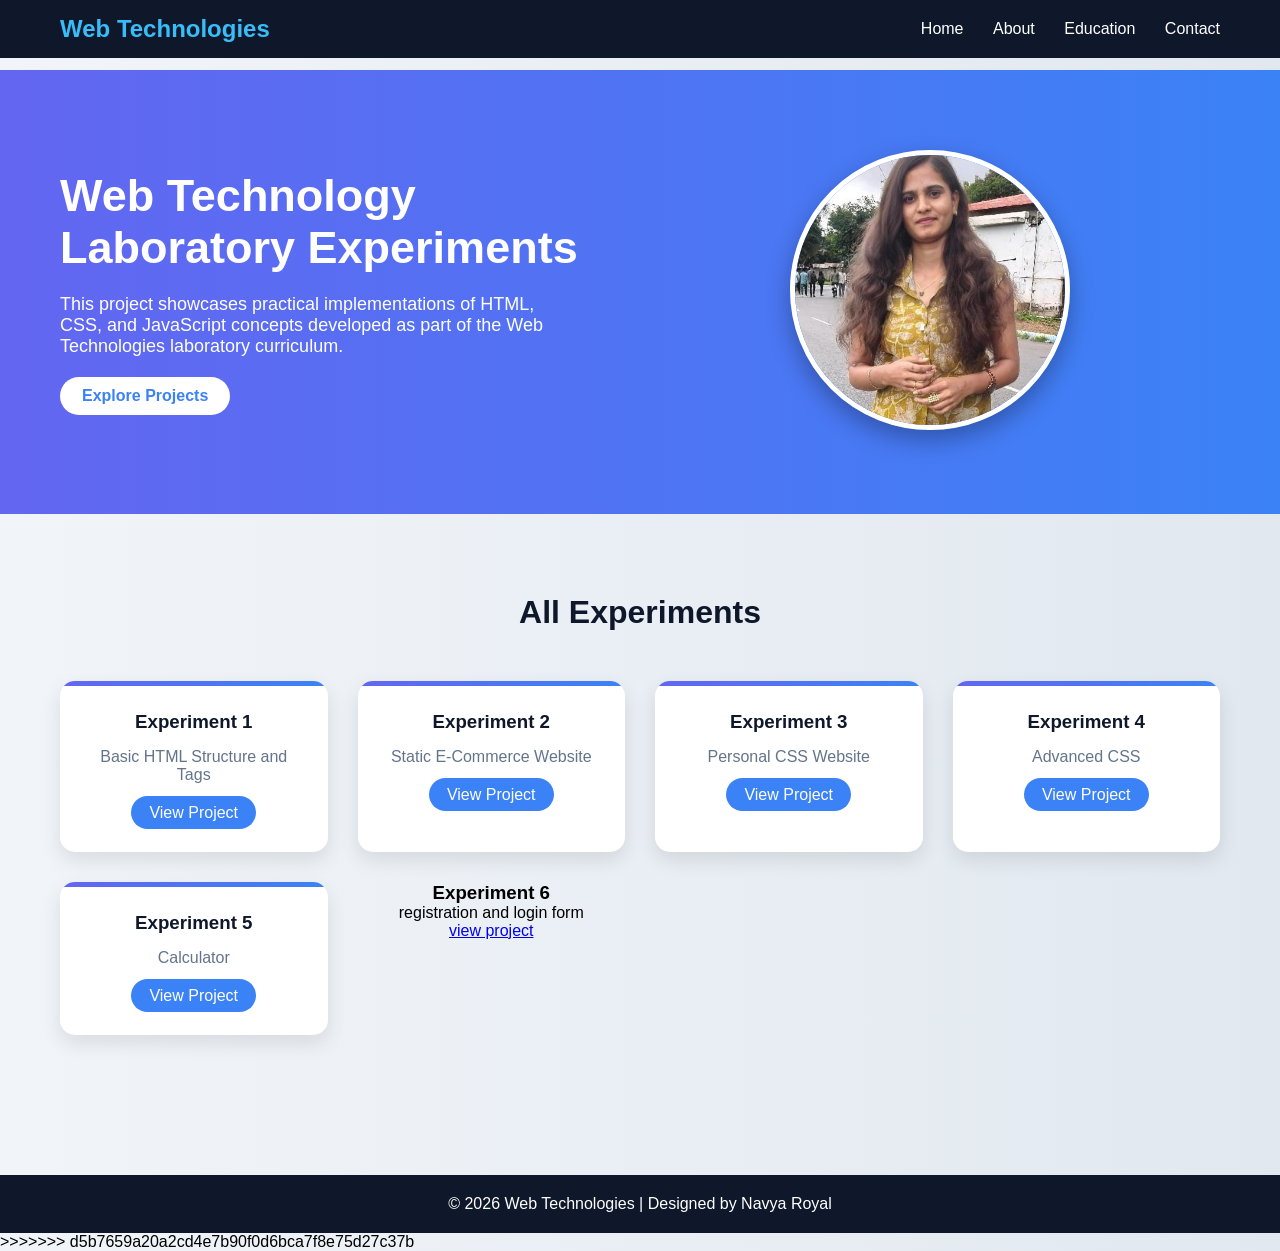
==== index.html @ f20230c7 "Initial commit" ====
<!DOCTYPE html>
<html lang="en">
<head>
<meta charset="UTF-8">
<meta name="viewport" content="width=device-width, initial-scale=1.0">
<title>Web Technology Experiments</title>

<style>
*{
    margin:0;
    padding:0;
    box-sizing:border-box;
    font-family:'Segoe UI',sans-serif;
}

body{
    background:linear-gradient(to right,#f1f5f9,#e2e8f0);
}

/* NAVBAR */
.navbar{
    position:fixed;
    top:0;
    width:100%;
    background:#0f172a;
    color:white;
    display:flex;
    justify-content:space-between;
    align-items:center;
    padding:15px 60px;
    z-index:1000;
}

.navbar h2{
    color:#38bdf8;
}

.nav-links a{
    color:white;
    text-decoration:none;
    margin-left:25px;
    transition:0.3s;
}

.nav-links a:hover{
    color:#38bdf8;
}

/* HERO SECTION */
.hero{
    margin-top:70px;
    padding:80px 60px;
    background:linear-gradient(to right,#6366f1,#3b82f6);
    color:white;
}

.hero-content{
    display:flex;
    align-items:center;
    justify-content:space-between;
    flex-wrap:wrap;
}

.hero-text{
    flex:1;
}

.hero-text h1{
    font-size:45px;
}

.hero-text p{
    margin:20px 0;
    font-size:18px;
    max-width:500px;
}

.hero-btn{
    display:inline-block;
    padding:10px 22px;
    background:white;
    color:#3b82f6;
    text-decoration:none;
    border-radius:25px;
    font-weight:bold;
    transition:0.3s;
}

.hero-btn:hover{
    background:#e0f2fe;
}

.hero-image{
    flex:1;
    text-align:center;
}

.hero-image img{
    width:280px;
    height:280px;
    object-fit:cover;
    border-radius:50%;
    border:5px solid white;
    box-shadow:0 10px 25px rgba(0,0,0,0.3);
    transition:0.4s;
}

.hero-image img:hover{
    transform:scale(1.05);
}

/* CONTAINER */
.container{
    padding:80px 60px;
    text-align:center;
}

.container h2{
    font-size:32px;
    margin-bottom:50px;
    color:#0f172a;
}

/* CARD GRID */
.card-grid{
    display:grid;
    grid-template-columns:repeat(auto-fit,minmax(250px,1fr));
    gap:30px;
}

.card{
    background:white;
    padding:30px;
    border-radius:15px;
    box-shadow:0 8px 20px rgba(0,0,0,0.1);
    transition:0.4s;
    position:relative;
    overflow:hidden;
}

.card:hover{
    transform:translateY(-10px);
    box-shadow:0 12px 30px rgba(0,0,0,0.2);
}

.card::before{
    content:'';
    position:absolute;
    width:100%;
    height:5px;
    top:0;
    left:0;
    background:linear-gradient(to right,#6366f1,#3b82f6);
}

.card h3{
    margin-bottom:15px;
    color:#0f172a;
}

.card p{
    margin-bottom:20px;
    color:#64748b;
}

.card a{
    text-decoration:none;
    background:#3b82f6;
    color:white;
    padding:8px 18px;
    border-radius:20px;
    transition:0.3s;
}

.card a:hover{
    background:#1e40af;
}

/* FOOTER */
footer{
    background:#0f172a;
    color:white;
    text-align:center;
    padding:20px;
    margin-top:60px;
}

/* RESPONSIVE */
@media(max-width:768px){
    .hero-content{
        flex-direction:column;
        text-align:center;
    }

    .hero-text{
        margin-bottom:30px;
    }
}

.menu-toggle{
    display:none;
    font-size:26px;
    cursor:pointer;
}

/* MOBILE RESPONSIVE NAVBAR */
@media(max-width:768px){

    .navbar{
        padding:15px 20px;
    }

    .menu-toggle{
        display:block;
        color:white;
    }

    .nav-links{
        position:absolute;
        top:60px;
        right:0;
        background:#0f172a;
        width:100%;
        display:none;
        flex-direction:column;
        text-align:center;
        padding:20px 0;
    }

    .nav-links a{
        display:block;
        margin:15px 0;
    }

    .nav-links.active{
        display:flex;
    }
}

</style>
</head>

<script>
function toggleMenu(){
    document.getElementById("navLinks").classList.toggle("active");
}
</script>


<body>

<!-- NAVBAR -->
<!-- NAVBAR -->
<div class="navbar">
    <h2>Web Technologies</h2>

    <div class="menu-toggle" onclick="toggleMenu()">☰</div>

    <div class="nav-links" id="navLinks">
        <a href="index.html">Home</a>
        <a href="exp1.html">About</a>
        <a href="">Education</a>
        <a href="">Contact</a>
    </div>
</div>


<!-- HERO SECTION -->
<section class="hero">
    <div class="hero-content">

        <div class="hero-text">
            <h1>Web Technology Laboratory Experiments</h1>
            <p>This project showcases practical implementations of HTML, CSS, and JavaScript concepts developed as part of the Web Technologies laboratory curriculum.</p>
            <a href="#experiments" class="hero-btn">Explore Projects</a>
        </div>

        <div class="hero-image">
            <!-- Replace with your image -->
            <img src="img/Navya.jpeg" alt="My Photo">
        </div>

    </div>
</section>

<!-- EXPERIMENTS SECTION -->
<div class="container" id="experiments">
    <h2>All Experiments</h2>

    <div class="card-grid">

        <div class="card">
            <h3>Experiment 1</h3>
            <p>Basic HTML Structure and Tags</p>
            <a href="exp1.html">View Project</a>
        </div>

        <div class="card">
            <h3>Experiment 2</h3>
            <p>Static E-Commerce Website</p>
            <a href="exp2.html">View Project</a>
        </div>

        <div class="card">
            <h3>Experiment 3</h3>
            <p>Personal CSS Website</p>
            <a href="exp3.html">View Project</a>
        </div>

        <div class="card">
            <h3>Experiment 4</h3>
            <p>Advanced CSS </p>
            <a href="exp4.html">View Project</a>
        </div>
          <div class="card">
            <h3>Experiment 5</h3>
            <p>Calculator </p>
            <a href="javascript/exp5.html">View Project</a>
        </div>
        <div class="card>">
            <h3>Experiment 6</h3>
            <p> registration and login form</p>
            <a href="index.html exp6.html">view project</a>
        </div>
        
        

    </div>
</div>

<!-- FOOTER -->
<footer>
    © 2026 Web Technologies | Designed by Navya Royal
</footer>

</body>
</html>
>>>>>>> d5b7659a20a2cd4e7b90f0d6bca7f8e75d27c37b
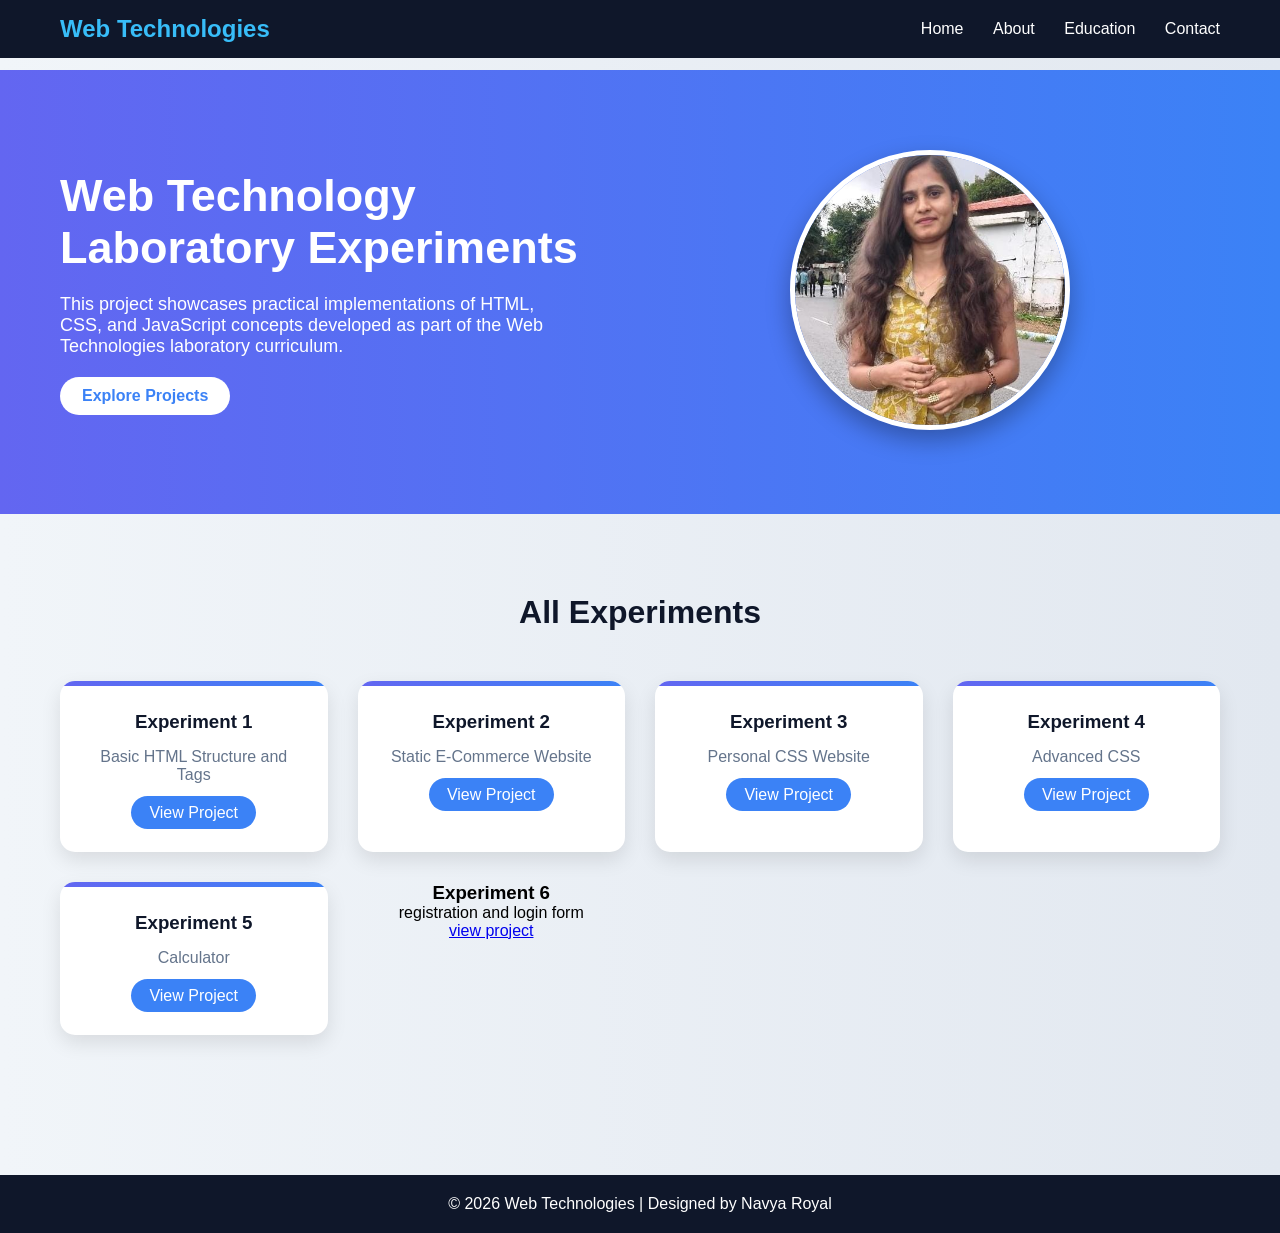
==== commit 01c853bf: "updated index.html" ====
--- a/index.html
+++ b/index.html
@@ -321,7 +321,7 @@
         <div class="card>">
             <h3>Experiment 6</h3>
             <p> registration and login form</p>
-            <a href="index.html exp6.html">view project</a>
+            <a href="exp6.html">view project</a>
         </div>
         
         
@@ -336,4 +336,4 @@
 
 </body>
 </html>
->>>>>>> d5b7659a20a2cd4e7b90f0d6bca7f8e75d27c37b
+
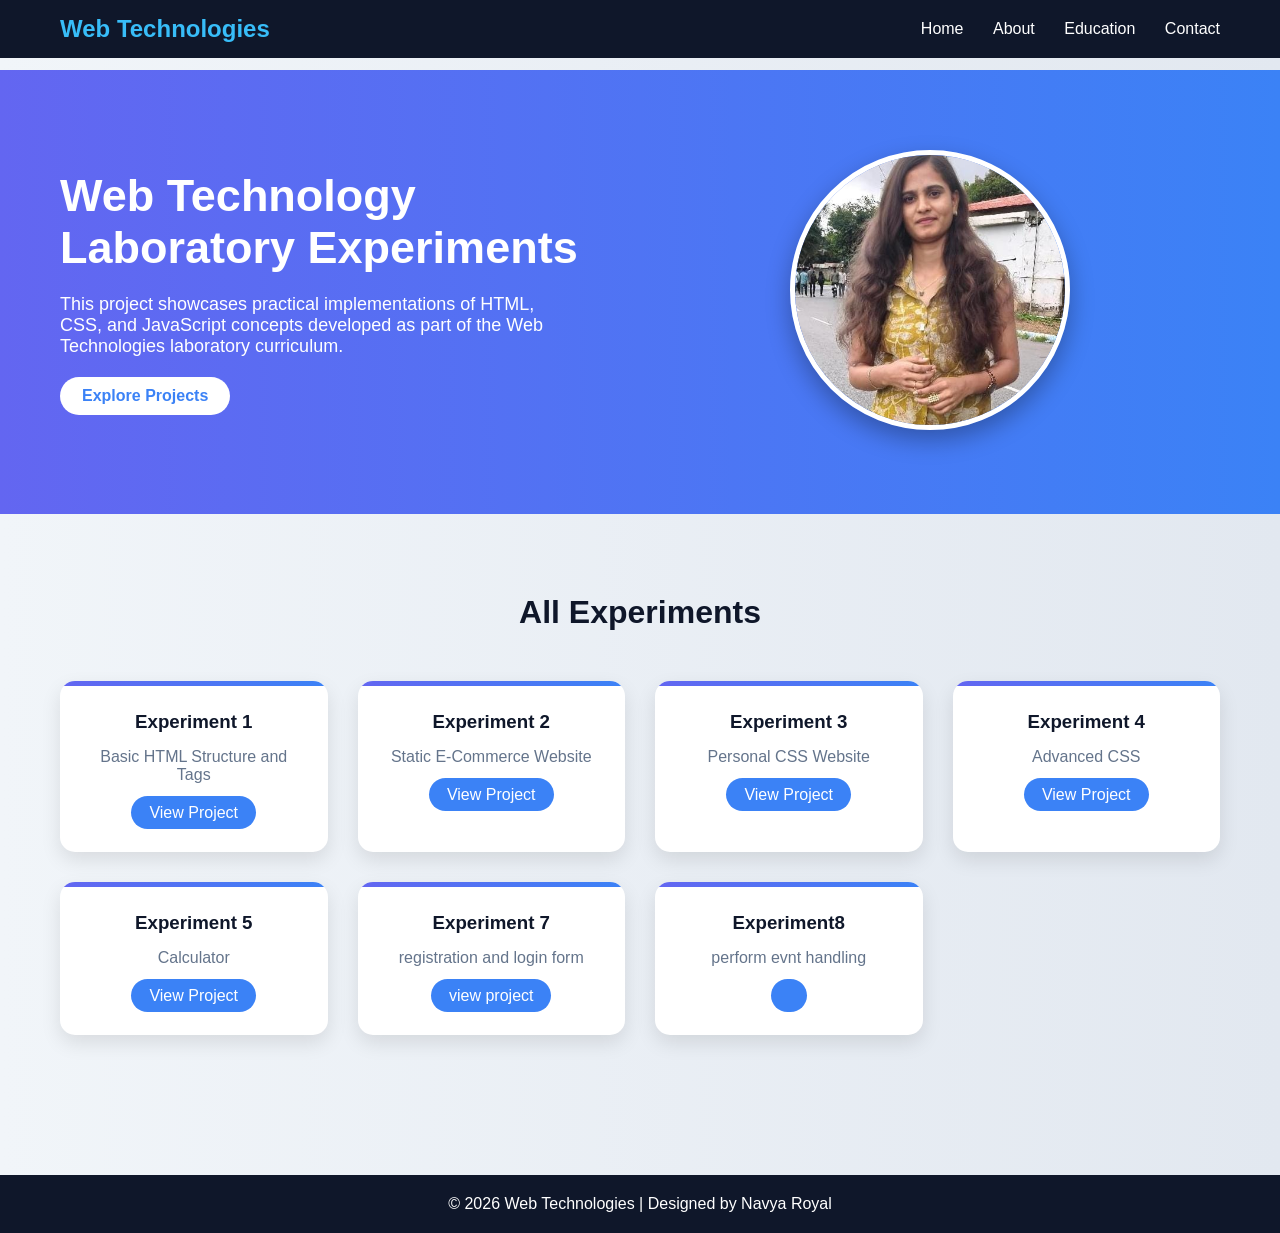
==== commit 4f169f63: "initial commit" ====
--- a/index.html
+++ b/index.html
@@ -1,339 +1,344 @@
-
-<!DOCTYPE html>
-<html lang="en">
-<head>
-<meta charset="UTF-8">
-<meta name="viewport" content="width=device-width, initial-scale=1.0">
-<title>Web Technology Experiments</title>
-
-<style>
-*{
-    margin:0;
-    padding:0;
-    box-sizing:border-box;
-    font-family:'Segoe UI',sans-serif;
-}
-
-body{
-    background:linear-gradient(to right,#f1f5f9,#e2e8f0);
-}
-
-/* NAVBAR */
-.navbar{
-    position:fixed;
-    top:0;
-    width:100%;
-    background:#0f172a;
-    color:white;
-    display:flex;
-    justify-content:space-between;
-    align-items:center;
-    padding:15px 60px;
-    z-index:1000;
-}
-
-.navbar h2{
-    color:#38bdf8;
-}
-
-.nav-links a{
-    color:white;
-    text-decoration:none;
-    margin-left:25px;
-    transition:0.3s;
-}
-
-.nav-links a:hover{
-    color:#38bdf8;
-}
-
-/* HERO SECTION */
-.hero{
-    margin-top:70px;
-    padding:80px 60px;
-    background:linear-gradient(to right,#6366f1,#3b82f6);
-    color:white;
-}
-
-.hero-content{
-    display:flex;
-    align-items:center;
-    justify-content:space-between;
-    flex-wrap:wrap;
-}
-
-.hero-text{
-    flex:1;
-}
-
-.hero-text h1{
-    font-size:45px;
-}
-
-.hero-text p{
-    margin:20px 0;
-    font-size:18px;
-    max-width:500px;
-}
-
-.hero-btn{
-    display:inline-block;
-    padding:10px 22px;
-    background:white;
-    color:#3b82f6;
-    text-decoration:none;
-    border-radius:25px;
-    font-weight:bold;
-    transition:0.3s;
-}
-
-.hero-btn:hover{
-    background:#e0f2fe;
-}
-
-.hero-image{
-    flex:1;
-    text-align:center;
-}
-
-.hero-image img{
-    width:280px;
-    height:280px;
-    object-fit:cover;
-    border-radius:50%;
-    border:5px solid white;
-    box-shadow:0 10px 25px rgba(0,0,0,0.3);
-    transition:0.4s;
-}
-
-.hero-image img:hover{
-    transform:scale(1.05);
-}
-
-/* CONTAINER */
-.container{
-    padding:80px 60px;
-    text-align:center;
-}
-
-.container h2{
-    font-size:32px;
-    margin-bottom:50px;
-    color:#0f172a;
-}
-
-/* CARD GRID */
-.card-grid{
-    display:grid;
-    grid-template-columns:repeat(auto-fit,minmax(250px,1fr));
-    gap:30px;
-}
-
-.card{
-    background:white;
-    padding:30px;
-    border-radius:15px;
-    box-shadow:0 8px 20px rgba(0,0,0,0.1);
-    transition:0.4s;
-    position:relative;
-    overflow:hidden;
-}
-
-.card:hover{
-    transform:translateY(-10px);
-    box-shadow:0 12px 30px rgba(0,0,0,0.2);
-}
-
-.card::before{
-    content:'';
-    position:absolute;
-    width:100%;
-    height:5px;
-    top:0;
-    left:0;
-    background:linear-gradient(to right,#6366f1,#3b82f6);
-}
-
-.card h3{
-    margin-bottom:15px;
-    color:#0f172a;
-}
-
-.card p{
-    margin-bottom:20px;
-    color:#64748b;
-}
-
-.card a{
-    text-decoration:none;
-    background:#3b82f6;
-    color:white;
-    padding:8px 18px;
-    border-radius:20px;
-    transition:0.3s;
-}
-
-.card a:hover{
-    background:#1e40af;
-}
-
-/* FOOTER */
-footer{
-    background:#0f172a;
-    color:white;
-    text-align:center;
-    padding:20px;
-    margin-top:60px;
-}
-
-/* RESPONSIVE */
-@media(max-width:768px){
-    .hero-content{
-        flex-direction:column;
-        text-align:center;
-    }
-
-    .hero-text{
-        margin-bottom:30px;
-    }
-}
-
-.menu-toggle{
-    display:none;
-    font-size:26px;
-    cursor:pointer;
-}
-
-/* MOBILE RESPONSIVE NAVBAR */
-@media(max-width:768px){
-
-    .navbar{
-        padding:15px 20px;
-    }
-
-    .menu-toggle{
-        display:block;
-        color:white;
-    }
-
-    .nav-links{
-        position:absolute;
-        top:60px;
-        right:0;
-        background:#0f172a;
-        width:100%;
-        display:none;
-        flex-direction:column;
-        text-align:center;
-        padding:20px 0;
-    }
-
-    .nav-links a{
-        display:block;
-        margin:15px 0;
-    }
-
-    .nav-links.active{
-        display:flex;
-    }
-}
-
-</style>
-</head>
-
-<script>
-function toggleMenu(){
-    document.getElementById("navLinks").classList.toggle("active");
-}
-</script>
-
-
-<body>
-
-<!-- NAVBAR -->
-<!-- NAVBAR -->
-<div class="navbar">
-    <h2>Web Technologies</h2>
-
-    <div class="menu-toggle" onclick="toggleMenu()">☰</div>
-
-    <div class="nav-links" id="navLinks">
-        <a href="index.html">Home</a>
-        <a href="exp1.html">About</a>
-        <a href="">Education</a>
-        <a href="">Contact</a>
-    </div>
-</div>
-
-
-<!-- HERO SECTION -->
-<section class="hero">
-    <div class="hero-content">
-
-        <div class="hero-text">
-            <h1>Web Technology Laboratory Experiments</h1>
-            <p>This project showcases practical implementations of HTML, CSS, and JavaScript concepts developed as part of the Web Technologies laboratory curriculum.</p>
-            <a href="#experiments" class="hero-btn">Explore Projects</a>
-        </div>
-
-        <div class="hero-image">
-            <!-- Replace with your image -->
-            <img src="img/Navya.jpeg" alt="My Photo">
-        </div>
-
-    </div>
-</section>
-
-<!-- EXPERIMENTS SECTION -->
-<div class="container" id="experiments">
-    <h2>All Experiments</h2>
-
-    <div class="card-grid">
-
-        <div class="card">
-            <h3>Experiment 1</h3>
-            <p>Basic HTML Structure and Tags</p>
-            <a href="exp1.html">View Project</a>
-        </div>
-
-        <div class="card">
-            <h3>Experiment 2</h3>
-            <p>Static E-Commerce Website</p>
-            <a href="exp2.html">View Project</a>
-        </div>
-
-        <div class="card">
-            <h3>Experiment 3</h3>
-            <p>Personal CSS Website</p>
-            <a href="exp3.html">View Project</a>
-        </div>
-
-        <div class="card">
-            <h3>Experiment 4</h3>
-            <p>Advanced CSS </p>
-            <a href="exp4.html">View Project</a>
-        </div>
-          <div class="card">
-            <h3>Experiment 5</h3>
-            <p>Calculator </p>
-            <a href="javascript/exp5.html">View Project</a>
-        </div>
-        <div class="card>">
-            <h3>Experiment 6</h3>
-            <p> registration and login form</p>
-            <a href="exp6.html">view project</a>
-        </div>
-        
-        
-
-    </div>
-</div>
-
-<!-- FOOTER -->
-<footer>
-    © 2026 Web Technologies | Designed by Navya Royal
-</footer>
-
-</body>
-</html>
-
+
+<!DOCTYPE html>
+<html lang="en">
+<head>
+<meta charset="UTF-8">
+<meta name="viewport" content="width=device-width, initial-scale=1.0">
+<title>Web Technology Experiments</title>
+
+<style>
+*{
+    margin:0;
+    padding:0;
+    box-sizing:border-box;
+    font-family:'Segoe UI',sans-serif;
+}
+
+body{
+    background:linear-gradient(to right,#f1f5f9,#e2e8f0);
+}
+
+/* NAVBAR */
+.navbar{
+    position:fixed;
+    top:0;
+    width:100%;
+    background:#0f172a;
+    color:white;
+    display:flex;
+    justify-content:space-between;
+    align-items:center;
+    padding:15px 60px;
+    z-index:1000;
+}
+
+.navbar h2{
+    color:#38bdf8;
+}
+
+.nav-links a{
+    color:white;
+    text-decoration:none;
+    margin-left:25px;
+    transition:0.3s;
+}
+
+.nav-links a:hover{
+    color:#38bdf8;
+}
+
+/* HERO SECTION */
+.hero{
+    margin-top:70px;
+    padding:80px 60px;
+    background:linear-gradient(to right,#6366f1,#3b82f6);
+    color:white;
+}
+
+.hero-content{
+    display:flex;
+    align-items:center;
+    justify-content:space-between;
+    flex-wrap:wrap;
+}
+
+.hero-text{
+    flex:1;
+}
+
+.hero-text h1{
+    font-size:45px;
+}
+
+.hero-text p{
+    margin:20px 0;
+    font-size:18px;
+    max-width:500px;
+}
+
+.hero-btn{
+    display:inline-block;
+    padding:10px 22px;
+    background:white;
+    color:#3b82f6;
+    text-decoration:none;
+    border-radius:25px;
+    font-weight:bold;
+    transition:0.3s;
+}
+
+.hero-btn:hover{
+    background:#e0f2fe;
+}
+
+.hero-image{
+    flex:1;
+    text-align:center;
+}
+
+.hero-image img{
+    width:280px;
+    height:280px;
+    object-fit:cover;
+    border-radius:50%;
+    border:5px solid white;
+    box-shadow:0 10px 25px rgba(0,0,0,0.3);
+    transition:0.4s;
+}
+
+.hero-image img:hover{
+    transform:scale(1.05);
+}
+
+/* CONTAINER */
+.container{
+    padding:80px 60px;
+    text-align:center;
+}
+
+.container h2{
+    font-size:32px;
+    margin-bottom:50px;
+    color:#0f172a;
+}
+
+/* CARD GRID */
+.card-grid{
+    display:grid;
+    grid-template-columns:repeat(auto-fit,minmax(250px,1fr));
+    gap:30px;
+}
+
+.card{
+    background:white;
+    padding:30px;
+    border-radius:15px;
+    box-shadow:0 8px 20px rgba(0,0,0,0.1);
+    transition:0.4s;
+    position:relative;
+    overflow:hidden;
+}
+
+.card:hover{
+    transform:translateY(-10px);
+    box-shadow:0 12px 30px rgba(0,0,0,0.2);
+}
+
+.card::before{
+    content:'';
+    position:absolute;
+    width:100%;
+    height:5px;
+    top:0;
+    left:0;
+    background:linear-gradient(to right,#6366f1,#3b82f6);
+}
+
+.card h3{
+    margin-bottom:15px;
+    color:#0f172a;
+}
+
+.card p{
+    margin-bottom:20px;
+    color:#64748b;
+}
+
+.card a{
+    text-decoration:none;
+    background:#3b82f6;
+    color:white;
+    padding:8px 18px;
+    border-radius:20px;
+    transition:0.3s;
+}
+
+.card a:hover{
+    background:#1e40af;
+}
+
+/* FOOTER */
+footer{
+    background:#0f172a;
+    color:white;
+    text-align:center;
+    padding:20px;
+    margin-top:60px;
+}
+
+/* RESPONSIVE */
+@media(max-width:768px){
+    .hero-content{
+        flex-direction:column;
+        text-align:center;
+    }
+
+    .hero-text{
+        margin-bottom:30px;
+    }
+}
+
+.menu-toggle{
+    display:none;
+    font-size:26px;
+    cursor:pointer;
+}
+
+/* MOBILE RESPONSIVE NAVBAR */
+@media(max-width:768px){
+
+    .navbar{
+        padding:15px 20px;
+    }
+
+    .menu-toggle{
+        display:block;
+        color:white;
+    }
+
+    .nav-links{
+        position:absolute;
+        top:60px;
+        right:0;
+        background:#0f172a;
+        width:100%;
+        display:none;
+        flex-direction:column;
+        text-align:center;
+        padding:20px 0;
+    }
+
+    .nav-links a{
+        display:block;
+        margin:15px 0;
+    }
+
+    .nav-links.active{
+        display:flex;
+    }
+}
+
+</style>
+</head>
+
+<script>
+function toggleMenu(){
+    document.getElementById("navLinks").classList.toggle("active");
+}
+</script>
+
+
+<body>
+
+<!-- NAVBAR -->
+<!-- NAVBAR -->
+<div class="navbar">
+    <h2>Web Technologies</h2>
+
+    <div class="menu-toggle" onclick="toggleMenu()">☰</div>
+
+    <div class="nav-links" id="navLinks">
+        <a href="index.html">Home</a>
+        <a href="exp1.html">About</a>
+        <a href="">Education</a>
+        <a href="">Contact</a>
+    </div>
+</div>
+
+
+<!-- HERO SECTION -->
+<section class="hero">
+    <div class="hero-content">
+
+        <div class="hero-text">
+            <h1>Web Technology Laboratory Experiments</h1>
+            <p>This project showcases practical implementations of HTML, CSS, and JavaScript concepts developed as part of the Web Technologies laboratory curriculum.</p>
+            <a href="#experiments" class="hero-btn">Explore Projects</a>
+        </div>
+
+        <div class="hero-image">
+            <!-- Replace with your image -->
+            <img src="img/Navya.jpeg" alt="My Photo">
+        </div>
+
+    </div>
+</section>
+
+<!-- EXPERIMENTS SECTION -->
+<div class="container" id="experiments">
+    <h2>All Experiments</h2>
+
+    <div class="card-grid">
+
+        <div class="card">
+            <h3>Experiment 1</h3>
+            <p>Basic HTML Structure and Tags</p>
+            <a href="exp1.html">View Project</a>
+        </div>
+
+        <div class="card">
+            <h3>Experiment 2</h3>
+            <p>Static E-Commerce Website</p>
+            <a href="exp2.html">View Project</a>
+        </div>
+
+        <div class="card">
+            <h3>Experiment 3</h3>
+            <p>Personal CSS Website</p>
+            <a href="exp3.html">View Project</a>
+        </div>
+
+        <div class="card">
+            <h3>Experiment 4</h3>
+            <p>Advanced CSS </p>
+            <a href="exp4.html">View Project</a>
+        </div>
+          <div class="card">
+            <h3>Experiment 5</h3>
+            <p>Calculator </p>
+            <a href="javascript/exp5.html">View Project</a>
+        </div>
+        <div class="card">
+            <h3>Experiment 7</h3>
+            <p> registration and login form</p>
+            <a href="exp7.html">view project</a>
+        </div>
+        <div class="card">
+            <h3>Experiment8</h3>
+            <p>perform evnt handling</p>
+            <a href="exp8.html"></a>
+        </div>
+        
+        
+
+    </div>
+</div>
+
+<!-- FOOTER -->
+<footer>
+    © 2026 Web Technologies | Designed by Navya Royal
+</footer>
+
+</body>
+</html>
+
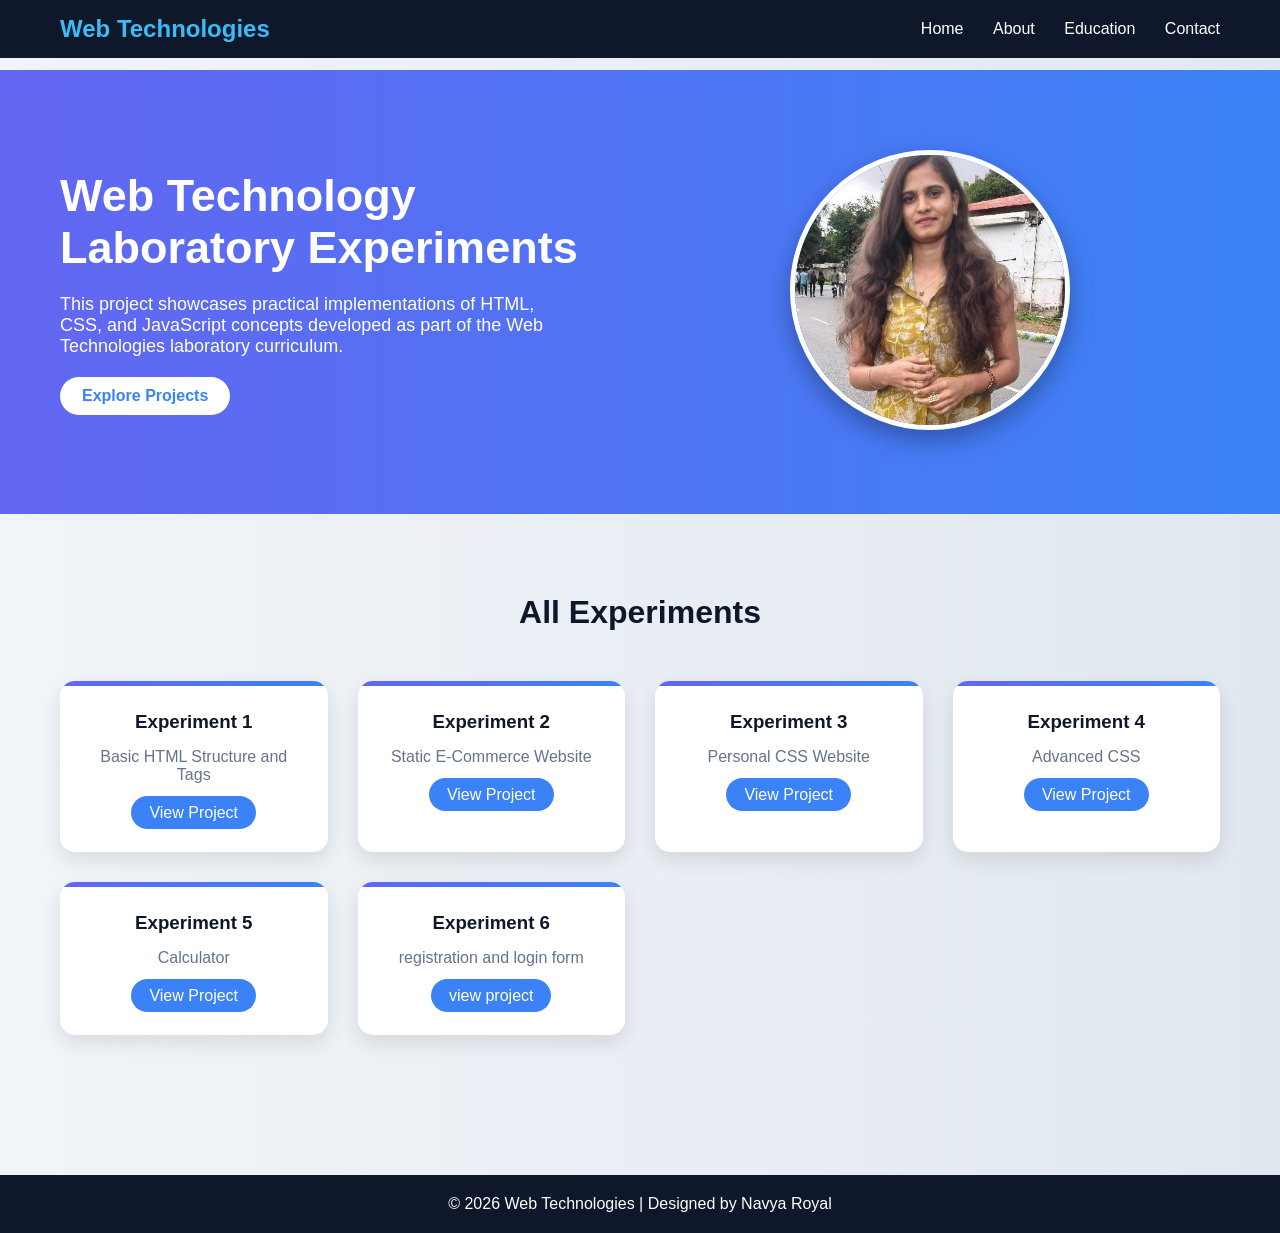
==== commit 6dd18761: "updated code" ====
--- a/index.html
+++ b/index.html
@@ -1,344 +1,339 @@
-
-<!DOCTYPE html>
-<html lang="en">
-<head>
-<meta charset="UTF-8">
-<meta name="viewport" content="width=device-width, initial-scale=1.0">
-<title>Web Technology Experiments</title>
-
-<style>
-*{
-    margin:0;
-    padding:0;
-    box-sizing:border-box;
-    font-family:'Segoe UI',sans-serif;
-}
-
-body{
-    background:linear-gradient(to right,#f1f5f9,#e2e8f0);
-}
-
-/* NAVBAR */
-.navbar{
-    position:fixed;
-    top:0;
-    width:100%;
-    background:#0f172a;
-    color:white;
-    display:flex;
-    justify-content:space-between;
-    align-items:center;
-    padding:15px 60px;
-    z-index:1000;
-}
-
-.navbar h2{
-    color:#38bdf8;
-}
-
-.nav-links a{
-    color:white;
-    text-decoration:none;
-    margin-left:25px;
-    transition:0.3s;
-}
-
-.nav-links a:hover{
-    color:#38bdf8;
-}
-
-/* HERO SECTION */
-.hero{
-    margin-top:70px;
-    padding:80px 60px;
-    background:linear-gradient(to right,#6366f1,#3b82f6);
-    color:white;
-}
-
-.hero-content{
-    display:flex;
-    align-items:center;
-    justify-content:space-between;
-    flex-wrap:wrap;
-}
-
-.hero-text{
-    flex:1;
-}
-
-.hero-text h1{
-    font-size:45px;
-}
-
-.hero-text p{
-    margin:20px 0;
-    font-size:18px;
-    max-width:500px;
-}
-
-.hero-btn{
-    display:inline-block;
-    padding:10px 22px;
-    background:white;
-    color:#3b82f6;
-    text-decoration:none;
-    border-radius:25px;
-    font-weight:bold;
-    transition:0.3s;
-}
-
-.hero-btn:hover{
-    background:#e0f2fe;
-}
-
-.hero-image{
-    flex:1;
-    text-align:center;
-}
-
-.hero-image img{
-    width:280px;
-    height:280px;
-    object-fit:cover;
-    border-radius:50%;
-    border:5px solid white;
-    box-shadow:0 10px 25px rgba(0,0,0,0.3);
-    transition:0.4s;
-}
-
-.hero-image img:hover{
-    transform:scale(1.05);
-}
-
-/* CONTAINER */
-.container{
-    padding:80px 60px;
-    text-align:center;
-}
-
-.container h2{
-    font-size:32px;
-    margin-bottom:50px;
-    color:#0f172a;
-}
-
-/* CARD GRID */
-.card-grid{
-    display:grid;
-    grid-template-columns:repeat(auto-fit,minmax(250px,1fr));
-    gap:30px;
-}
-
-.card{
-    background:white;
-    padding:30px;
-    border-radius:15px;
-    box-shadow:0 8px 20px rgba(0,0,0,0.1);
-    transition:0.4s;
-    position:relative;
-    overflow:hidden;
-}
-
-.card:hover{
-    transform:translateY(-10px);
-    box-shadow:0 12px 30px rgba(0,0,0,0.2);
-}
-
-.card::before{
-    content:'';
-    position:absolute;
-    width:100%;
-    height:5px;
-    top:0;
-    left:0;
-    background:linear-gradient(to right,#6366f1,#3b82f6);
-}
-
-.card h3{
-    margin-bottom:15px;
-    color:#0f172a;
-}
-
-.card p{
-    margin-bottom:20px;
-    color:#64748b;
-}
-
-.card a{
-    text-decoration:none;
-    background:#3b82f6;
-    color:white;
-    padding:8px 18px;
-    border-radius:20px;
-    transition:0.3s;
-}
-
-.card a:hover{
-    background:#1e40af;
-}
-
-/* FOOTER */
-footer{
-    background:#0f172a;
-    color:white;
-    text-align:center;
-    padding:20px;
-    margin-top:60px;
-}
-
-/* RESPONSIVE */
-@media(max-width:768px){
-    .hero-content{
-        flex-direction:column;
-        text-align:center;
-    }
-
-    .hero-text{
-        margin-bottom:30px;
-    }
-}
-
-.menu-toggle{
-    display:none;
-    font-size:26px;
-    cursor:pointer;
-}
-
-/* MOBILE RESPONSIVE NAVBAR */
-@media(max-width:768px){
-
-    .navbar{
-        padding:15px 20px;
-    }
-
-    .menu-toggle{
-        display:block;
-        color:white;
-    }
-
-    .nav-links{
-        position:absolute;
-        top:60px;
-        right:0;
-        background:#0f172a;
-        width:100%;
-        display:none;
-        flex-direction:column;
-        text-align:center;
-        padding:20px 0;
-    }
-
-    .nav-links a{
-        display:block;
-        margin:15px 0;
-    }
-
-    .nav-links.active{
-        display:flex;
-    }
-}
-
-</style>
-</head>
-
-<script>
-function toggleMenu(){
-    document.getElementById("navLinks").classList.toggle("active");
-}
-</script>
-
-
-<body>
-
-<!-- NAVBAR -->
-<!-- NAVBAR -->
-<div class="navbar">
-    <h2>Web Technologies</h2>
-
-    <div class="menu-toggle" onclick="toggleMenu()">☰</div>
-
-    <div class="nav-links" id="navLinks">
-        <a href="index.html">Home</a>
-        <a href="exp1.html">About</a>
-        <a href="">Education</a>
-        <a href="">Contact</a>
-    </div>
-</div>
-
-
-<!-- HERO SECTION -->
-<section class="hero">
-    <div class="hero-content">
-
-        <div class="hero-text">
-            <h1>Web Technology Laboratory Experiments</h1>
-            <p>This project showcases practical implementations of HTML, CSS, and JavaScript concepts developed as part of the Web Technologies laboratory curriculum.</p>
-            <a href="#experiments" class="hero-btn">Explore Projects</a>
-        </div>
-
-        <div class="hero-image">
-            <!-- Replace with your image -->
-            <img src="img/Navya.jpeg" alt="My Photo">
-        </div>
-
-    </div>
-</section>
-
-<!-- EXPERIMENTS SECTION -->
-<div class="container" id="experiments">
-    <h2>All Experiments</h2>
-
-    <div class="card-grid">
-
-        <div class="card">
-            <h3>Experiment 1</h3>
-            <p>Basic HTML Structure and Tags</p>
-            <a href="exp1.html">View Project</a>
-        </div>
-
-        <div class="card">
-            <h3>Experiment 2</h3>
-            <p>Static E-Commerce Website</p>
-            <a href="exp2.html">View Project</a>
-        </div>
-
-        <div class="card">
-            <h3>Experiment 3</h3>
-            <p>Personal CSS Website</p>
-            <a href="exp3.html">View Project</a>
-        </div>
-
-        <div class="card">
-            <h3>Experiment 4</h3>
-            <p>Advanced CSS </p>
-            <a href="exp4.html">View Project</a>
-        </div>
-          <div class="card">
-            <h3>Experiment 5</h3>
-            <p>Calculator </p>
-            <a href="javascript/exp5.html">View Project</a>
-        </div>
-        <div class="card">
-            <h3>Experiment 7</h3>
-            <p> registration and login form</p>
-            <a href="exp7.html">view project</a>
-        </div>
-        <div class="card">
-            <h3>Experiment8</h3>
-            <p>perform evnt handling</p>
-            <a href="exp8.html"></a>
-        </div>
-        
-        
-
-    </div>
-</div>
-
-<!-- FOOTER -->
-<footer>
-    © 2026 Web Technologies | Designed by Navya Royal
-</footer>
-
-</body>
-</html>
-
+
+<!DOCTYPE html>
+<html lang="en">
+<head>
+<meta charset="UTF-8">
+<meta name="viewport" content="width=device-width, initial-scale=1.0">
+<title>Web Technology Experiments</title>
+
+<style>
+*{
+    margin:0;
+    padding:0;
+    box-sizing:border-box;
+    font-family:'Segoe UI',sans-serif;
+}
+
+body{
+    background:linear-gradient(to right,#f1f5f9,#e2e8f0);
+}
+
+/* NAVBAR */
+.navbar{
+    position:fixed;
+    top:0;
+    width:100%;
+    background:#0f172a;
+    color:white;
+    display:flex;
+    justify-content:space-between;
+    align-items:center;
+    padding:15px 60px;
+    z-index:1000;
+}
+
+.navbar h2{
+    color:#38bdf8;
+}
+
+.nav-links a{
+    color:white;
+    text-decoration:none;
+    margin-left:25px;
+    transition:0.3s;
+}
+
+.nav-links a:hover{
+    color:#38bdf8;
+}
+
+/* HERO SECTION */
+.hero{
+    margin-top:70px;
+    padding:80px 60px;
+    background:linear-gradient(to right,#6366f1,#3b82f6);
+    color:white;
+}
+
+.hero-content{
+    display:flex;
+    align-items:center;
+    justify-content:space-between;
+    flex-wrap:wrap;
+}
+
+.hero-text{
+    flex:1;
+}
+
+.hero-text h1{
+    font-size:45px;
+}
+
+.hero-text p{
+    margin:20px 0;
+    font-size:18px;
+    max-width:500px;
+}
+
+.hero-btn{
+    display:inline-block;
+    padding:10px 22px;
+    background:white;
+    color:#3b82f6;
+    text-decoration:none;
+    border-radius:25px;
+    font-weight:bold;
+    transition:0.3s;
+}
+
+.hero-btn:hover{
+    background:#e0f2fe;
+}
+
+.hero-image{
+    flex:1;
+    text-align:center;
+}
+
+.hero-image img{
+    width:280px;
+    height:280px;
+    object-fit:cover;
+    border-radius:50%;
+    border:5px solid white;
+    box-shadow:0 10px 25px rgba(0,0,0,0.3);
+    transition:0.4s;
+}
+
+.hero-image img:hover{
+    transform:scale(1.05);
+}
+
+/* CONTAINER */
+.container{
+    padding:80px 60px;
+    text-align:center;
+}
+
+.container h2{
+    font-size:32px;
+    margin-bottom:50px;
+    color:#0f172a;
+}
+
+/* CARD GRID */
+.card-grid{
+    display:grid;
+    grid-template-columns:repeat(auto-fit,minmax(250px,1fr));
+    gap:30px;
+}
+
+.card{
+    background:white;
+    padding:30px;
+    border-radius:15px;
+    box-shadow:0 8px 20px rgba(0,0,0,0.1);
+    transition:0.4s;
+    position:relative;
+    overflow:hidden;
+}
+
+.card:hover{
+    transform:translateY(-10px);
+    box-shadow:0 12px 30px rgba(0,0,0,0.2);
+}
+
+.card::before{
+    content:'';
+    position:absolute;
+    width:100%;
+    height:5px;
+    top:0;
+    left:0;
+    background:linear-gradient(to right,#6366f1,#3b82f6);
+}
+
+.card h3{
+    margin-bottom:15px;
+    color:#0f172a;
+}
+
+.card p{
+    margin-bottom:20px;
+    color:#64748b;
+}
+
+.card a{
+    text-decoration:none;
+    background:#3b82f6;
+    color:white;
+    padding:8px 18px;
+    border-radius:20px;
+    transition:0.3s;
+}
+
+.card a:hover{
+    background:#1e40af;
+}
+
+/* FOOTER */
+footer{
+    background:#0f172a;
+    color:white;
+    text-align:center;
+    padding:20px;
+    margin-top:60px;
+}
+
+/* RESPONSIVE */
+@media(max-width:768px){
+    .hero-content{
+        flex-direction:column;
+        text-align:center;
+    }
+
+    .hero-text{
+        margin-bottom:30px;
+    }
+}
+
+.menu-toggle{
+    display:none;
+    font-size:26px;
+    cursor:pointer;
+}
+
+/* MOBILE RESPONSIVE NAVBAR */
+@media(max-width:768px){
+
+    .navbar{
+        padding:15px 20px;
+    }
+
+    .menu-toggle{
+        display:block;
+        color:white;
+    }
+
+    .nav-links{
+        position:absolute;
+        top:60px;
+        right:0;
+        background:#0f172a;
+        width:100%;
+        display:none;
+        flex-direction:column;
+        text-align:center;
+        padding:20px 0;
+    }
+
+    .nav-links a{
+        display:block;
+        margin:15px 0;
+    }
+
+    .nav-links.active{
+        display:flex;
+    }
+}
+
+</style>
+</head>
+
+<script>
+function toggleMenu(){
+    document.getElementById("navLinks").classList.toggle("active");
+}
+</script>
+
+
+<body>
+
+<!-- NAVBAR -->
+<!-- NAVBAR -->
+<div class="navbar">
+    <h2>Web Technologies</h2>
+
+    <div class="menu-toggle" onclick="toggleMenu()">☰</div>
+
+    <div class="nav-links" id="navLinks">
+        <a href="index.html">Home</a>
+        <a href="exp1.html">About</a>
+        <a href="">Education</a>
+        <a href="">Contact</a>
+    </div>
+</div>
+
+
+<!-- HERO SECTION -->
+<section class="hero">
+    <div class="hero-content">
+
+        <div class="hero-text">
+            <h1>Web Technology Laboratory Experiments</h1>
+            <p>This project showcases practical implementations of HTML, CSS, and JavaScript concepts developed as part of the Web Technologies laboratory curriculum.</p>
+            <a href="#experiments" class="hero-btn">Explore Projects</a>
+        </div>
+
+        <div class="hero-image">
+            <!-- Replace with your image -->
+            <img src="img/Navya.jpeg" alt="My Photo">
+        </div>
+
+    </div>
+</section>
+
+<!-- EXPERIMENTS SECTION -->
+<div class="container" id="experiments">
+    <h2>All Experiments</h2>
+
+    <div class="card-grid">
+
+        <div class="card">
+            <h3>Experiment 1</h3>
+            <p>Basic HTML Structure and Tags</p>
+            <a href="exp1.html">View Project</a>
+        </div>
+
+        <div class="card">
+            <h3>Experiment 2</h3>
+            <p>Static E-Commerce Website</p>
+            <a href="exp2.html">View Project</a>
+        </div>
+
+        <div class="card">
+            <h3>Experiment 3</h3>
+            <p>Personal CSS Website</p>
+            <a href="exp3.html">View Project</a>
+        </div>
+
+        <div class="card">
+            <h3>Experiment 4</h3>
+            <p>Advanced CSS </p>
+            <a href="exp4.html">View Project</a>
+        </div>
+          <div class="card">
+            <h3>Experiment 5</h3>
+            <p>Calculator </p>
+            <a href="javascript/exp5.html">View Project</a>
+        </div>
+        <div class="card">
+            <h3>Experiment 6</h3>
+            <p> registration and login form</p>
+            <a href="exp6.html/exp6.html">view project</a>
+        </div>
+        
+        
+
+    </div>
+</div>
+
+<!-- FOOTER -->
+<footer>
+    © 2026 Web Technologies | Designed by Navya Royal
+</footer>
+
+</body>
+</html>
+
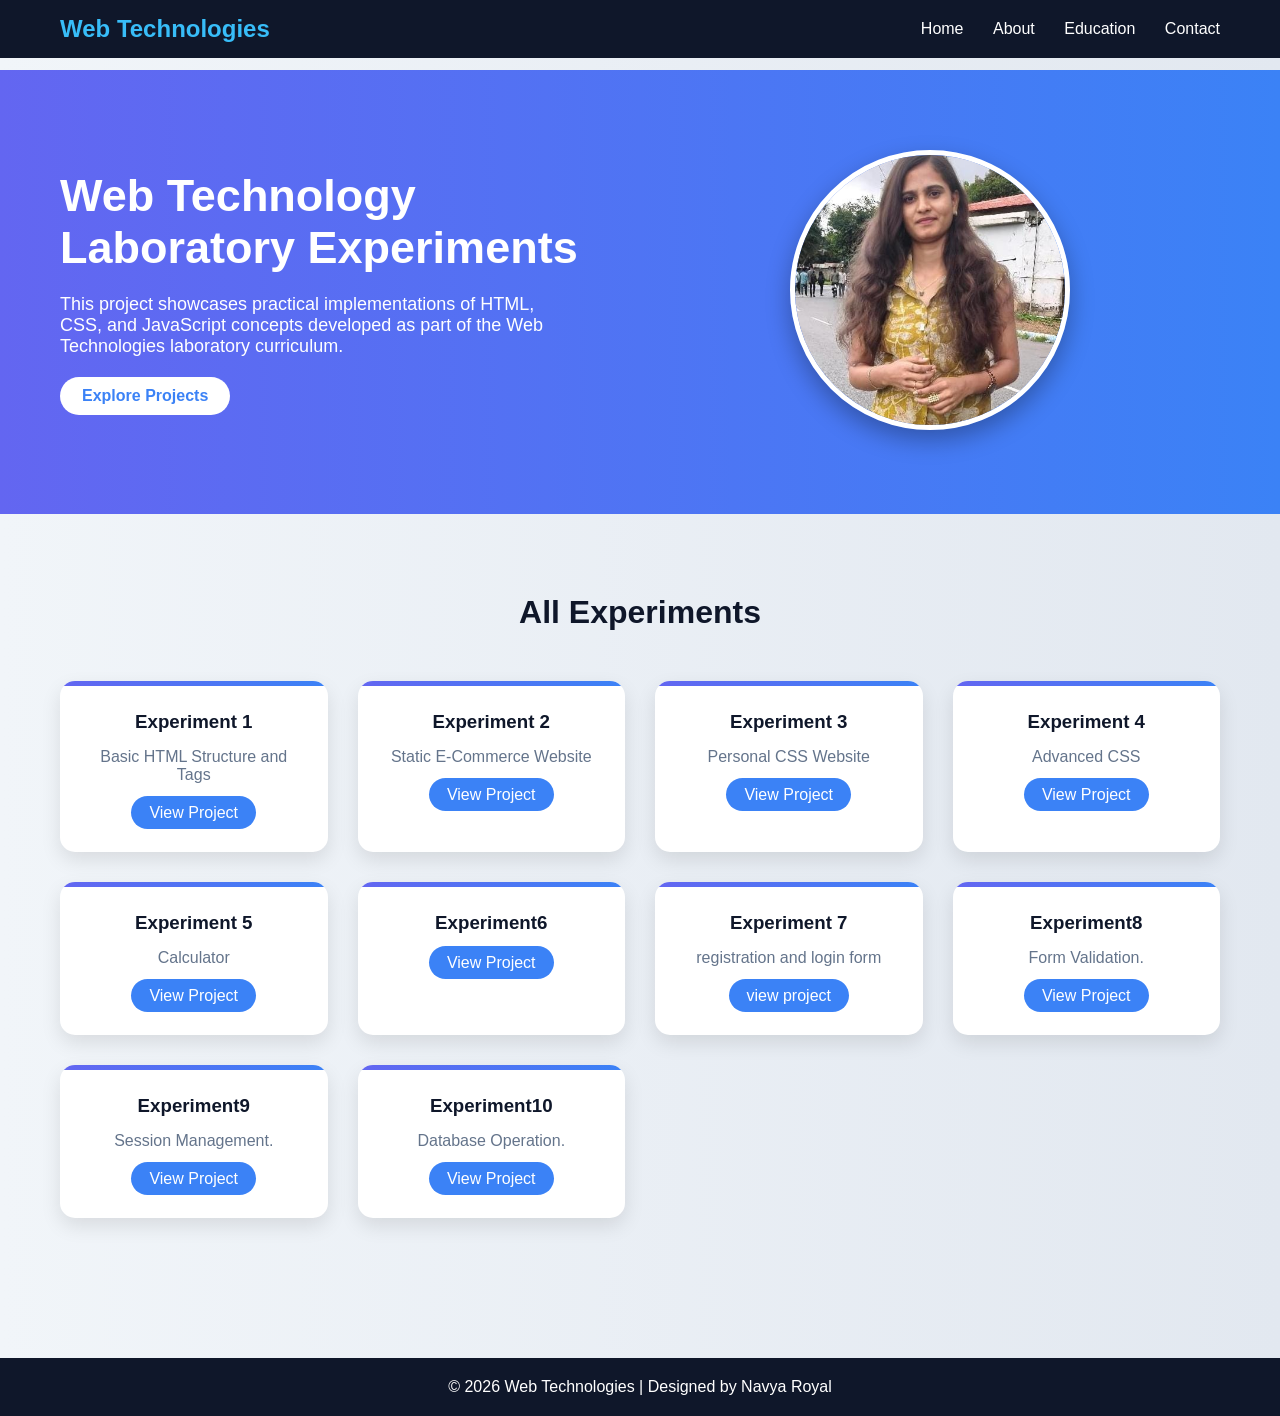
==== commit bdf77a29: "index" ====
--- a/index.html
+++ b/index.html
@@ -319,10 +319,34 @@
             <a href="javascript/exp5.html">View Project</a>
         </div>
         <div class="card">
-            <h3>Experiment 6</h3>
+            <h3>Experiment6</h3>
+            <p></p>
+            <a href="exp8.html">View Project</a>
+        </div>
+        <div class="card">
+            <h3>Experiment 7</h3>
             <p> registration and login form</p>
-            <a href="exp6.html/exp6.html">view project</a>
-        </div>
+            <a href="exp7.html">view project</a>
+        </div>
+       <div class="card">
+    <h3>Experiment8</h3>
+    <p>Form Validation.</p>
+    <a href="exp8.tml">View Project</a>
+</div>
+
+<div class="card">
+    <h3>Experiment9</h3>
+    <p>Session Management.</p>
+    <a href="exp9.tml">View Project</a>
+</div>
+
+<div class="card">
+    <h3>Experiment10</h3>
+    <p>Database Operation.</p>
+    <a href="exp10html">View Project</a>
+</div>
+        
+        
         
         
 
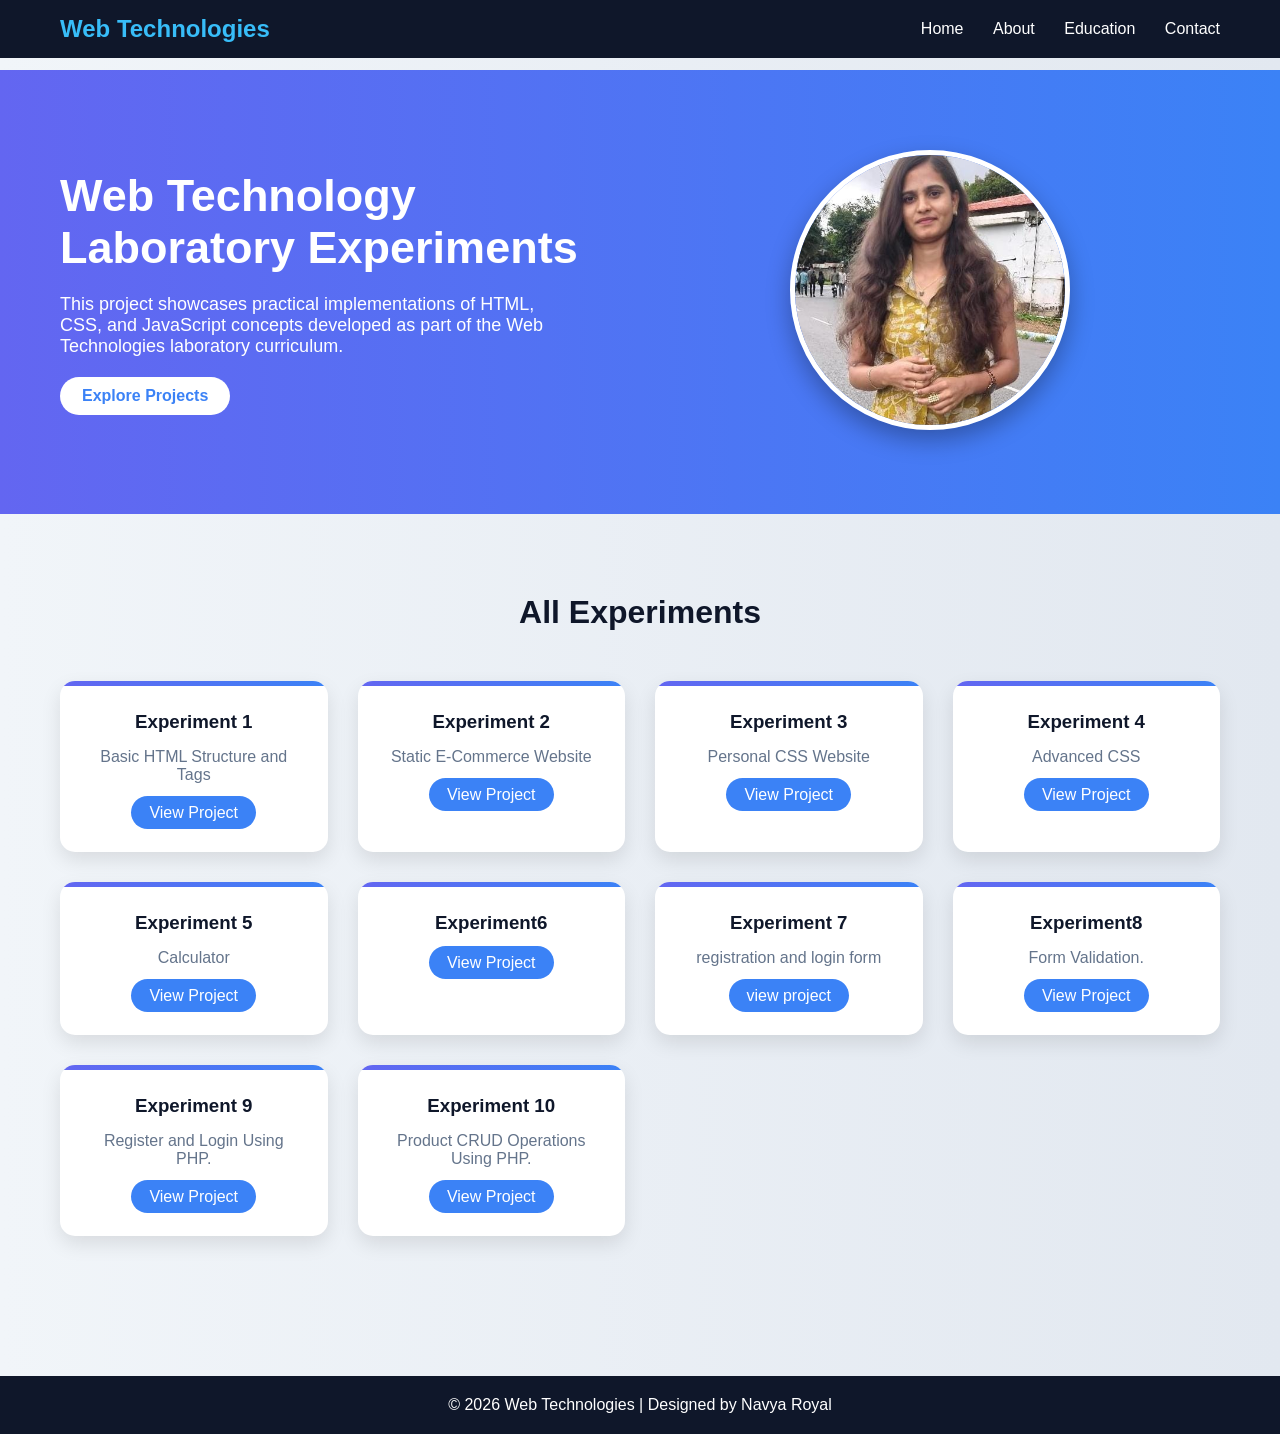
==== commit 750c6bb9: "Crud Operations" ====
--- a/index.html
+++ b/index.html
@@ -335,15 +335,15 @@
 </div>
 
 <div class="card">
-    <h3>Experiment9</h3>
-    <p>Session Management.</p>
-    <a href="exp9.tml">View Project</a>
+    <h3>Experiment 9</h3>
+    <p>Register and Login Using PHP.</p>
+    <a href="exp9.html">View Project</a>
 </div>
 
 <div class="card">
-    <h3>Experiment10</h3>
-    <p>Database Operation.</p>
-    <a href="exp10html">View Project</a>
+    <h3>Experiment 10</h3>
+    <p>Product CRUD Operations Using PHP.</p>
+    <a href="exp10.html">View Project</a>
 </div>
         
         
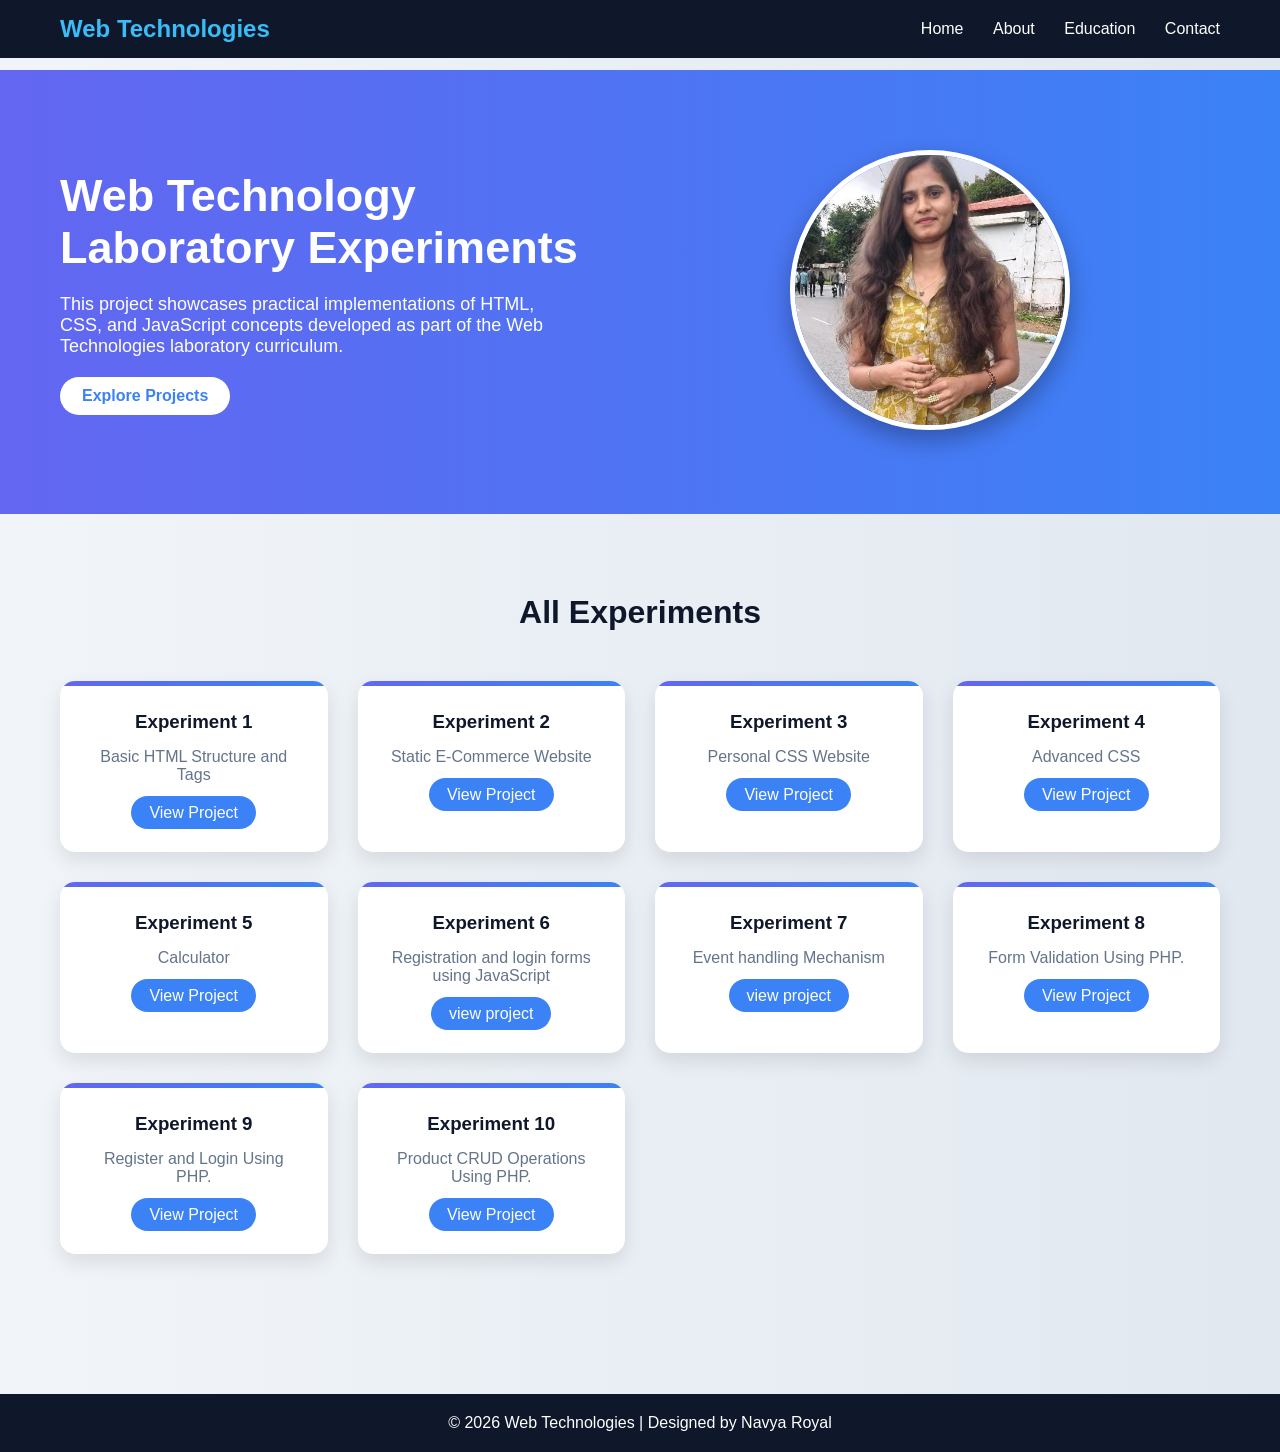
==== commit b0232e44: "validation forms" ====
--- a/index.html
+++ b/index.html
@@ -316,35 +316,35 @@
           <div class="card">
             <h3>Experiment 5</h3>
             <p>Calculator </p>
-            <a href="javascript/exp5.html">View Project</a>
-        </div>
-        <div class="card">
-            <h3>Experiment6</h3>
-            <p></p>
+            <a href="exp5.html">View Project</a>
+        </div>
+         <div class="card">
+            <h3>Experiment 6</h3>
+            <p> Registration and login forms using JavaScript</p>
+            <a href="expe6.html">view project</a>
+        </div>
+        <div class="card">
+            <h3>Experiment 7</h3>
+            <p> Event handling Mechanism</p>
+            <a href="expe7.html">view project</a>
+        </div>
+        <div class="card">
+            <h3>Experiment 8</h3>
+            <p>Form Validation Using PHP.</p>
             <a href="exp8.html">View Project</a>
         </div>
-        <div class="card">
-            <h3>Experiment 7</h3>
-            <p> registration and login form</p>
-            <a href="exp7.html">view project</a>
-        </div>
-       <div class="card">
-    <h3>Experiment8</h3>
-    <p>Form Validation.</p>
-    <a href="exp8.tml">View Project</a>
-</div>
-
-<div class="card">
-    <h3>Experiment 9</h3>
-    <p>Register and Login Using PHP.</p>
-    <a href="exp9.html">View Project</a>
-</div>
-
-<div class="card">
-    <h3>Experiment 10</h3>
-    <p>Product CRUD Operations Using PHP.</p>
-    <a href="exp10.html">View Project</a>
-</div>
+
+        <div class="card">
+            <h3>Experiment 9</h3>
+            <p>Register and Login Using PHP.</p>
+            <a href="exp9.html">View Project</a>
+        </div>
+
+        <div class="card">
+            <h3>Experiment 10</h3>
+            <p>Product CRUD Operations Using PHP.</p>
+            <a href="exp10.html">View Project</a>
+        </div>
         
         
         
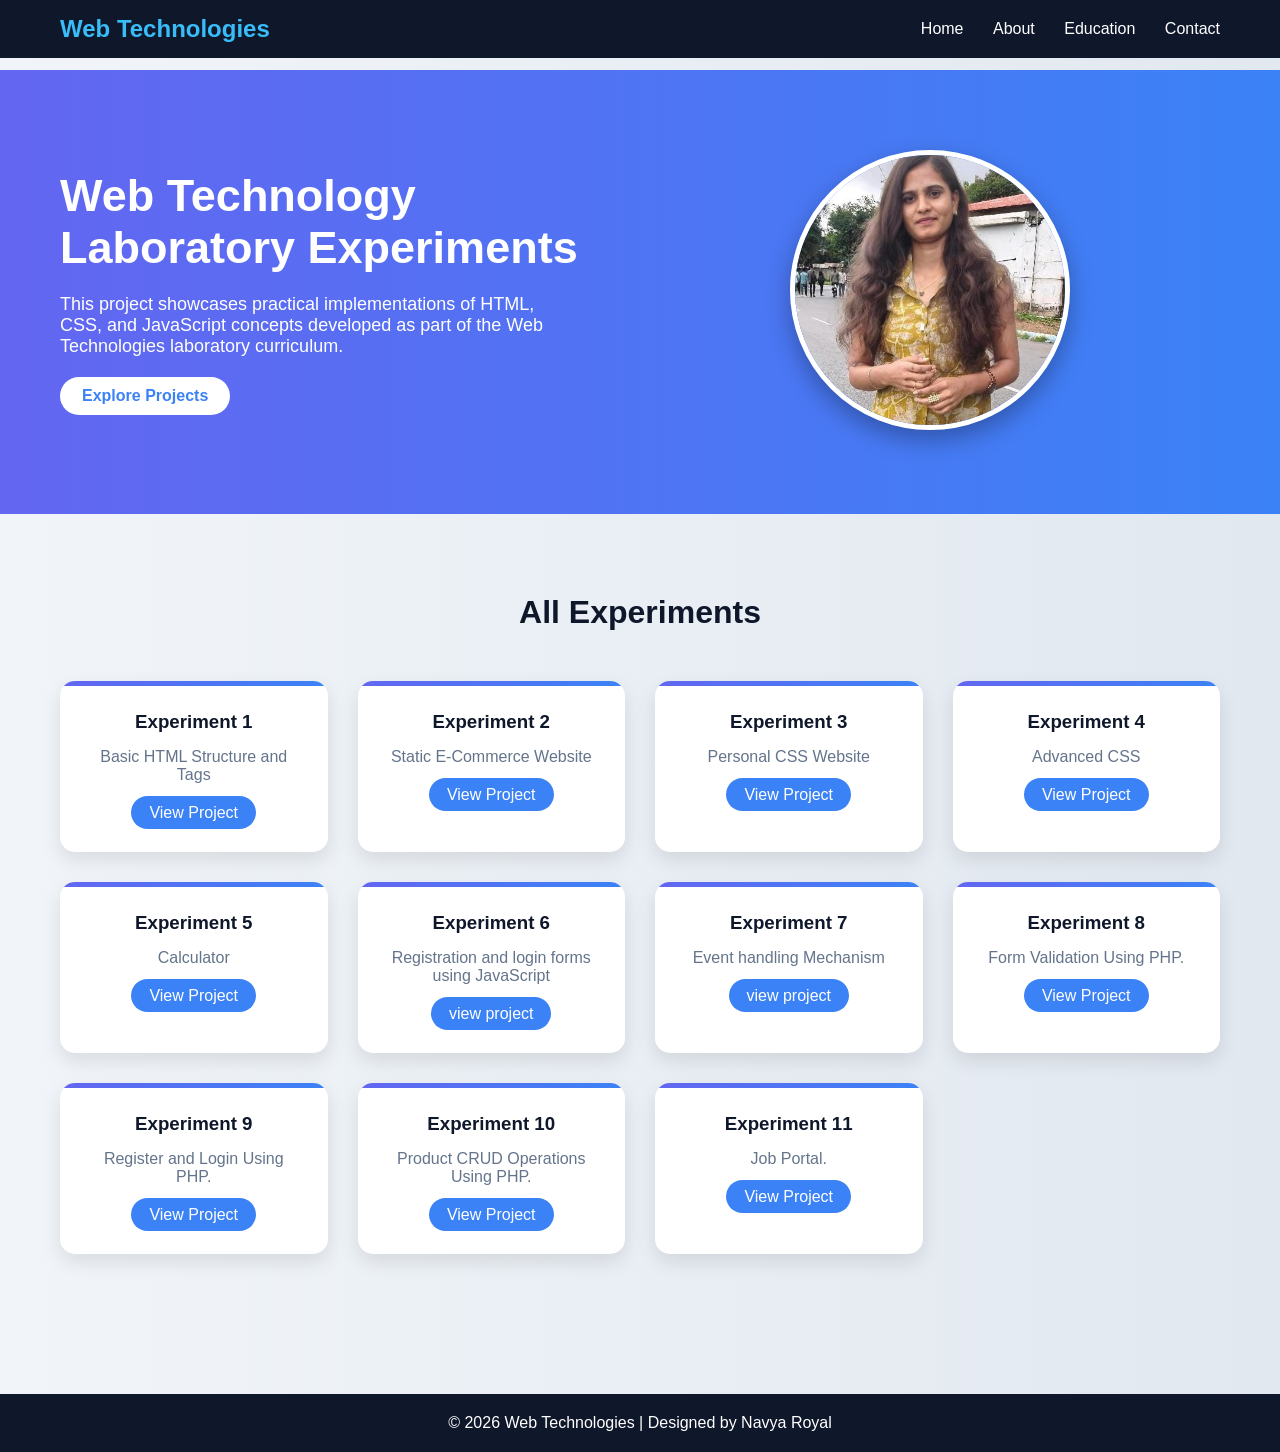
==== commit 671fca07: "project added" ====
--- a/index.html
+++ b/index.html
@@ -345,6 +345,12 @@
             <p>Product CRUD Operations Using PHP.</p>
             <a href="exp10.html">View Project</a>
         </div>
+
+         <div class="card">
+            <h3>Experiment 11</h3>
+            <p>Job Portal.</p>
+            <a href="https://careerconnect.infinityfree.me/">View Project</a>
+        </div>
         
         
         
